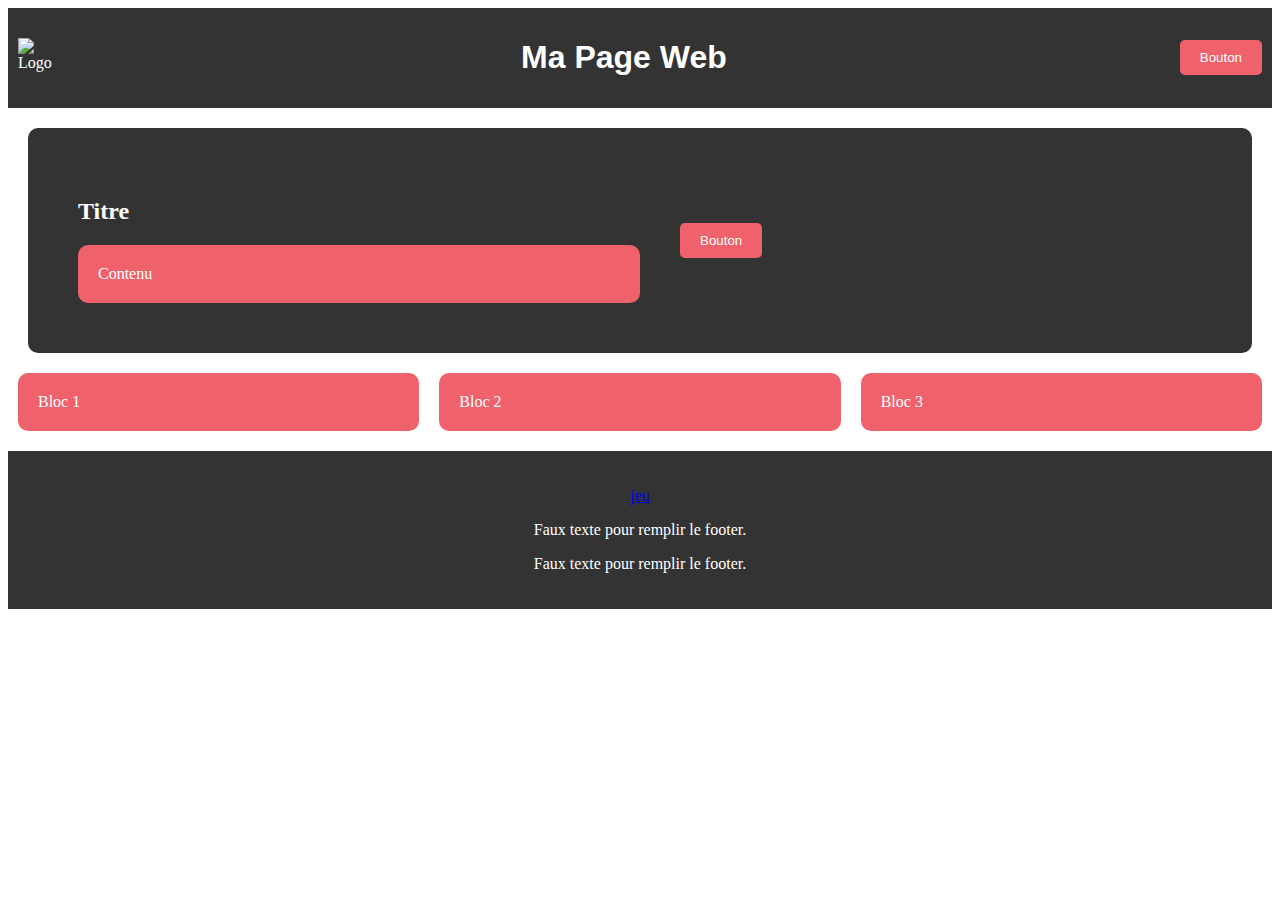
==== pg/home.html @ 2fcdbe6a "ok" ====
<!DOCTYPE html>
<html lang="en">
  <head>
    <meta charset="UTF-8" />
    <meta name="viewport" content="width=device-width, initial-scale=1.0" />
    <title>Document</title>
    <link type="text/css" rel="stylesheet" href="home.css" />
  </head>
  <body>
    <!-- Barre de navigation -->
    <div class="navbar">
      <img src="logo.png" alt="Logo" class="logo" />
      <h1 class="site-name">Ma Page Web</h1>
      <button class="button">Bouton</button>
    </div>

    <!-- Contenu principal -->
    <div class="content">
      <div class="left-box">
        <h2>Titre</h2>
        <div class="box">Contenu</div>
      </div>
      <div class="right-box">
        <button class="button">Bouton</button>
      </div>
    </div>

    <!-- Barre avec trois blocs space around -->
    <div class="bar-with-blocks">
      <div class="block box">Bloc 1</div>
      <div class="block box">Bloc 2</div>
      <div class="block box">Bloc 3</div>
    </div>

    <!-- Footer -->
    <footer class="footer">
      <div class="footer-content">
        <p><a href="../index.html">jeu</a></p>
        <p>Faux texte pour remplir le footer.</p>
        <p>Faux texte pour remplir le footer.</p>
      </div>
    </footer>
  </body>
</html>
---- pg/home.css ----
/* Style pour la barre de navigation */
.navbar {
    background-color: #333;
    color: #fff;
    padding: 10px;
    display: flex;
    align-items: center;
    justify-content: space-between;
}

/* Style pour le logo */
.logo {
    width: 40px;
    height: 40px;
    margin-right: 10px;
}

/* Style pour le nom du site */
.site-name {
    font-family: 'Roboto', sans-serif;
    font-weight: bold;
}

/* Style pour le bouton de navigation */
.button {
    background-color: #EF626C;
    color: #fff;
    border: none;
    border-radius: 5px;
    padding: 10px 20px;
    cursor: pointer;
}

/* Style pour le contenu principal */
.content {
    display: flex;
    justify-content: space-between;
    background-color: #333;
    padding: 10px;
    border-radius: 10px;
    margin: 20px;
    align-items: center;
}

/* Style pour les cadres gauche et droit */
.left-box {
    flex: 1;
    color: #fff;
    padding: 20px;
    border-radius: 10px;
    margin: 20px;
}

.box {
    background-color: #EF626C;
    border-radius: 10px;
    padding: 20px;
}


.right-box {
    flex: 1;
}


/* Style pour la barre avec trois blocs space around */
.bar-with-blocks {
    display: flex;
    justify-content: space-around;
    margin-top: 20px;
}

.block {
    color: #fff;
    padding: 20px;
    border-radius: 10px;
    flex: 1;
    margin: 0 10px;
}

/* Style pour le footer */
.footer {
    margin-top: 20px;
    display: flex;
    justify-content: space-around;
    background-color: #333;
    color: #fff;
    padding: 20px;
    text-align: center;
}

/* Style pour le contenu du footer */
.footer-content {
    max-width: 800px;
    margin: 0 auto;
}
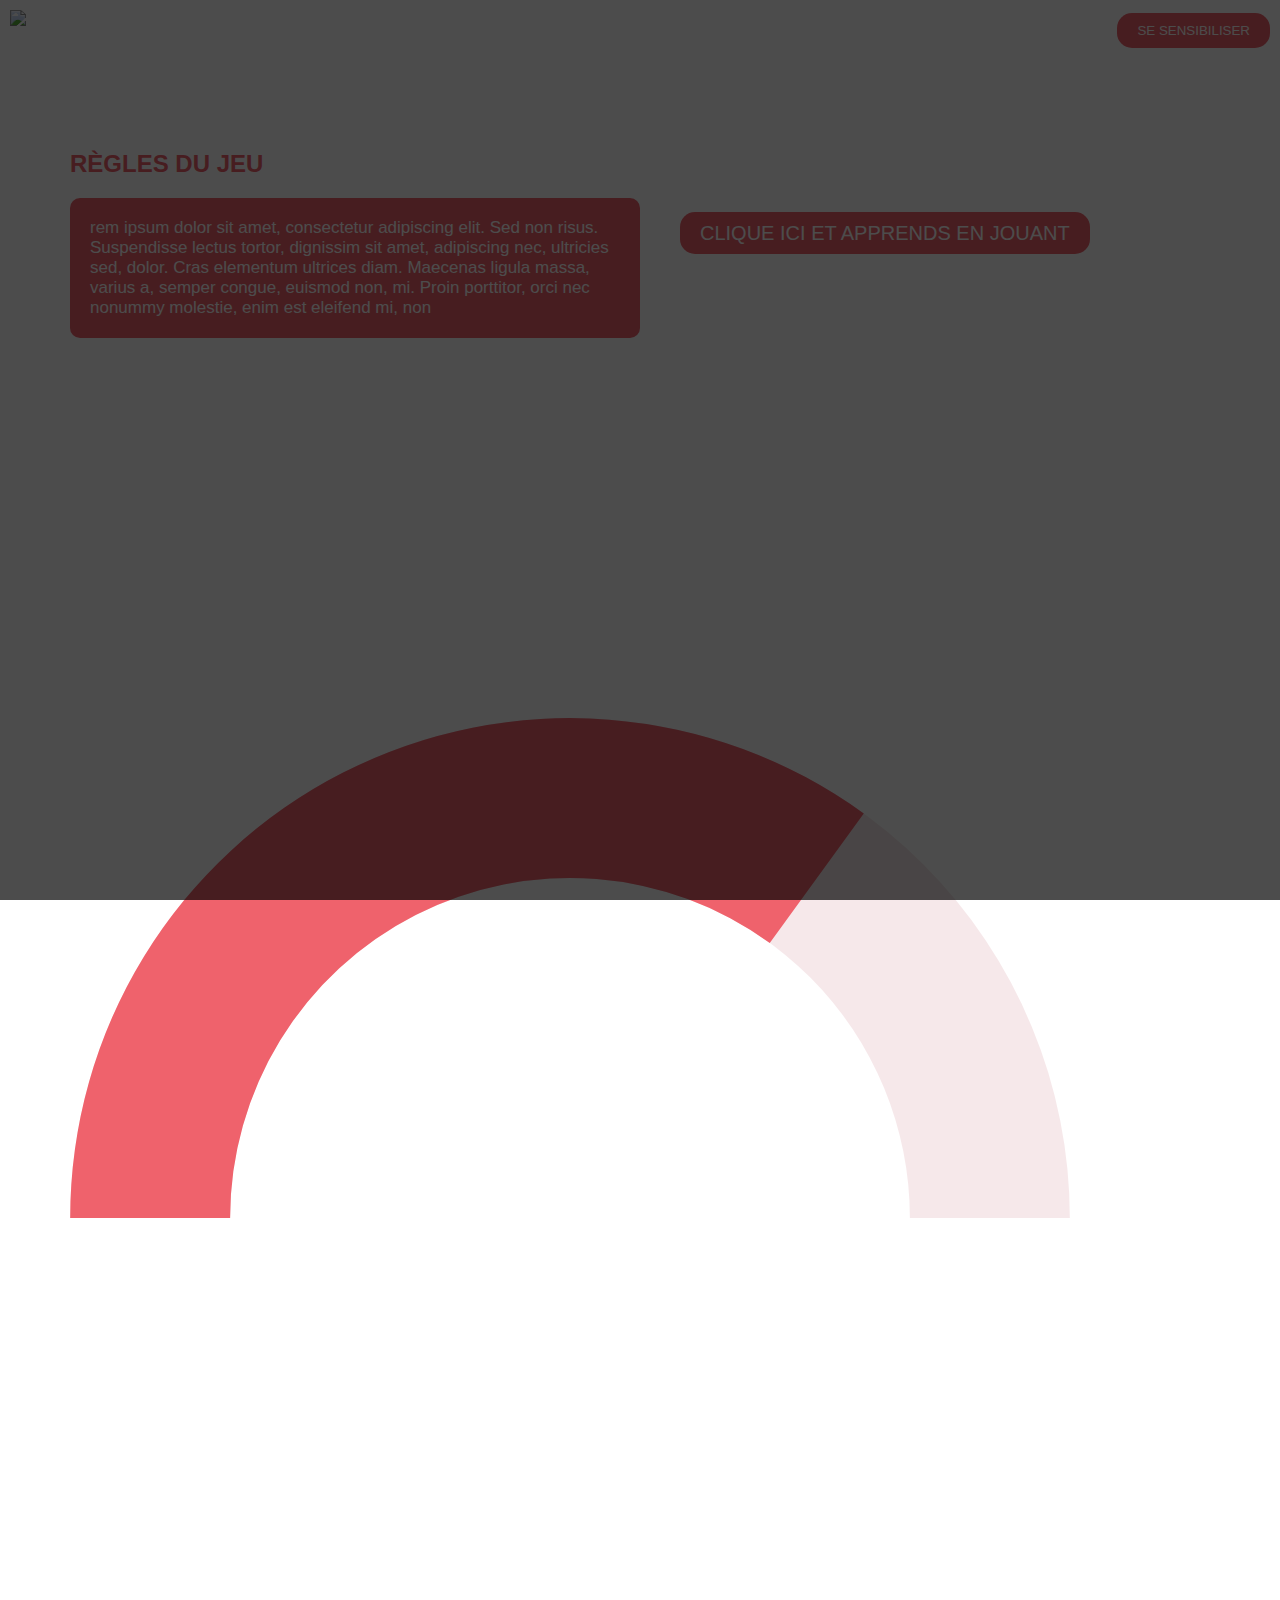
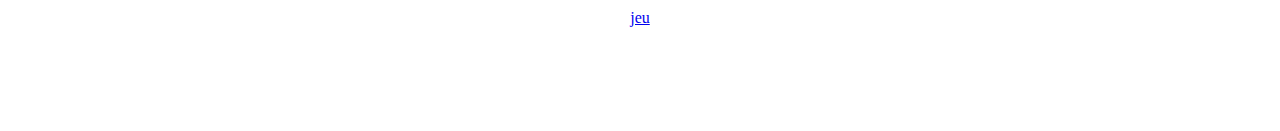
==== commit e99ef78f: "aaa" ====
--- a/pg/home.html
+++ b/pg/home.html
@@ -7,29 +7,30 @@
     <link type="text/css" rel="stylesheet" href="home.css" />
   </head>
   <body>
+    <div class="overlay"></div>
     <!-- Barre de navigation -->
     <div class="navbar">
       <img src="logo.png" alt="Logo" class="logo" />
-      <h1 class="site-name">Ma Page Web</h1>
-      <button class="button">Bouton</button>
+      <button class="button">SE SENSIBILISER</button>
     </div>
 
     <!-- Contenu principal -->
     <div class="content">
       <div class="left-box">
-        <h2>Titre</h2>
-        <div class="box">Contenu</div>
+        <h2>RÈGLES DU JEU</h2>
+        <div class="box">rem ipsum dolor sit amet, consectetur adipiscing elit. Sed non risus. Suspendisse lectus tortor, dignissim sit amet, adipiscing nec, ultricies sed, dolor. Cras elementum ultrices diam. Maecenas ligula massa, varius a, semper congue, euismod non, mi. Proin porttitor, orci nec nonummy molestie, enim est eleifend mi, non</div>
       </div>
-      <div class="right-box">
-        <button class="button">Bouton</button>
-      </div>
+      <div class="right-box jouer">
+        <a href="../index.html" class="button ">CLIQUE ICI ET APPRENDS EN JOUANT</a>
+    </div>
+    
     </div>
 
     <!-- Barre avec trois blocs space around -->
     <div class="bar-with-blocks">
-      <div class="block box">Bloc 1</div>
-      <div class="block box">Bloc 2</div>
-      <div class="block box">Bloc 3</div>
+      <div class="block box-2 "> <img src="img/image.png"> bloc 1</div>
+      <div class="block box-2">Bloc 2</div>
+      <div class="block box-2">Bloc 3</div>
     </div>
 
     <!-- Footer -->
--- a/pg/home.css
+++ b/pg/home.css
@@ -1,12 +1,31 @@
 /* Style pour la barre de navigation */
 .navbar {
-    background-color: #333;
     color: #fff;
     padding: 10px;
     display: flex;
     align-items: center;
     justify-content: space-between;
 }
+
+body {
+    background-image: url('https://cdn.discordapp.com/attachments/1160866284288872458/1161273315407691806/dreamstime_xxl_212493611-scaled.jpg?ex=6537b30d&is=65253e0d&hm=f8ffe7464ed73bb1555ea29974004452fe0900a1d1428481f5cedbdb322e44fe&');
+    background-size: cover; /* Ajuste la taille de l'image pour remplir tout l'écran */
+    background-repeat: no-repeat; /* Empêche la répétition de l'image */
+    background-attachment: fixed; /* Fixe l'image en arrière-plan (ne défiler pas avec la page) */
+    margin: 0;
+    padding: 0;
+}
+
+.overlay {
+    position: fixed;
+    top: 0;
+    left: 0;
+    width: 100%;
+    height: 100%;
+    background-color: rgba(0, 0, 0, 0.7);
+    z-index: 1; /* Assurez-vous que le filtre est en avant-plan */
+}
+
 
 /* Style pour le logo */
 .logo {
@@ -26,16 +45,16 @@
     background-color: #EF626C;
     color: #fff;
     border: none;
-    border-radius: 5px;
+    border-radius: 15px;
     padding: 10px 20px;
     cursor: pointer;
+    text-decoration: none;
 }
 
 /* Style pour le contenu principal */
 .content {
     display: flex;
     justify-content: space-between;
-    background-color: #333;
     padding: 10px;
     border-radius: 10px;
     margin: 20px;
@@ -49,12 +68,37 @@
     padding: 20px;
     border-radius: 10px;
     margin: 20px;
+    font-style: normal;
+    line-height: normal;
+    font-family: 'Roboto', sans-serif;
+    color:  #EF626C;
 }
 
+.jouer {
+    font-style: normal;
+    line-height: normal;
+    font-family: 'Roboto', sans-serif;
+    font-size: 20px;
+}
 .box {
     background-color: #EF626C;
     border-radius: 10px;
     padding: 20px;
+    color: #FFF;
+    font-size: 17px;
+    font-style: normal;
+    line-height: normal;
+    font-family: 'Roboto', sans-serif;
+}
+
+.box-2 {
+    border-radius: 10px;
+    padding: 20px;
+    color: #FFF;
+    font-size: 17px;
+    font-style: normal;
+    line-height: normal;
+    font-family: 'Roboto', sans-serif;
 }
 
 
@@ -83,7 +127,6 @@
     margin-top: 20px;
     display: flex;
     justify-content: space-around;
-    background-color: #333;
     color: #fff;
     padding: 20px;
     text-align: center;
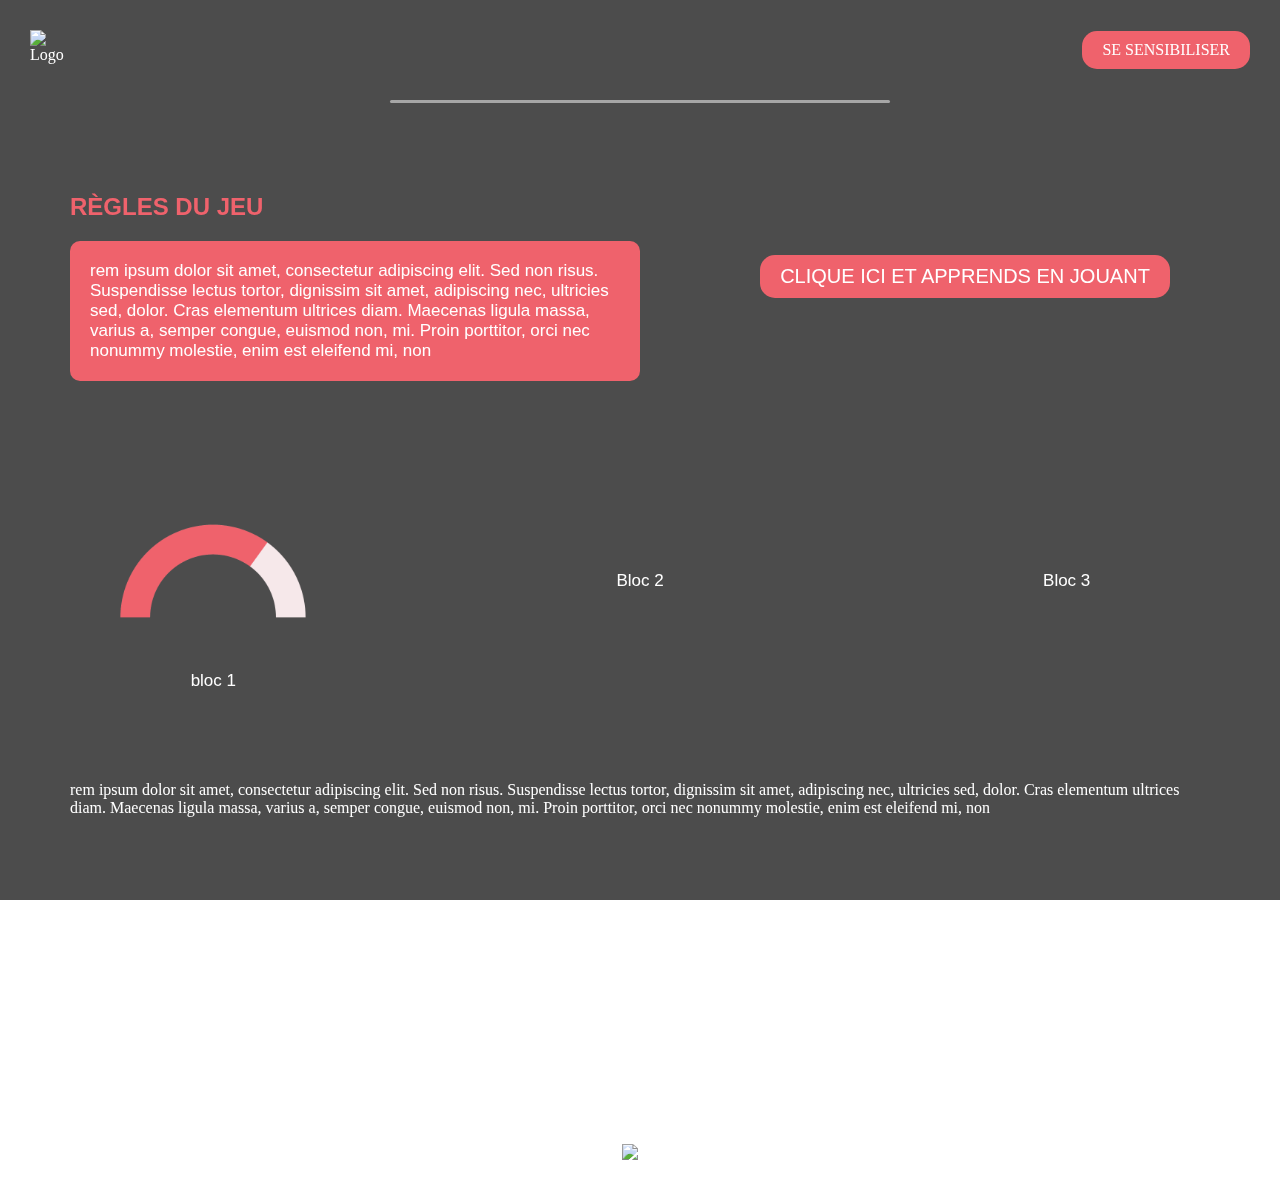
==== commit eccc7815: "mj" ====
--- a/pg/home.html
+++ b/pg/home.html
@@ -7,38 +7,63 @@
     <link type="text/css" rel="stylesheet" href="home.css" />
   </head>
   <body>
-    <div class="overlay"></div>
     <!-- Barre de navigation -->
     <div class="navbar">
       <img src="logo.png" alt="Logo" class="logo" />
-      <button class="button">SE SENSIBILISER</button>
+      <a class="button bg-pink" href="../index.html"> SE SENSIBILISER </a>
     </div>
+    <hr />
+    <div class="overlay"></div>
 
     <!-- Contenu principal -->
     <div class="content">
       <div class="left-box">
         <h2>RÈGLES DU JEU</h2>
-        <div class="box">rem ipsum dolor sit amet, consectetur adipiscing elit. Sed non risus. Suspendisse lectus tortor, dignissim sit amet, adipiscing nec, ultricies sed, dolor. Cras elementum ultrices diam. Maecenas ligula massa, varius a, semper congue, euismod non, mi. Proin porttitor, orci nec nonummy molestie, enim est eleifend mi, non</div>
+        <div class="bg-pink box">
+          rem ipsum dolor sit amet, consectetur adipiscing elit. Sed non risus.
+          Suspendisse lectus tortor, dignissim sit amet, adipiscing nec,
+          ultricies sed, dolor. Cras elementum ultrices diam. Maecenas ligula
+          massa, varius a, semper congue, euismod non, mi. Proin porttitor, orci
+          nec nonummy molestie, enim est eleifend mi, non
+        </div>
       </div>
       <div class="right-box jouer">
-        <a href="../index.html" class="button ">CLIQUE ICI ET APPRENDS EN JOUANT</a>
-    </div>
-    
+        <a href="../index.html" class="button bg-pink"
+          >CLIQUE ICI ET APPRENDS EN JOUANT</a
+        >
+      </div>
     </div>
 
     <!-- Barre avec trois blocs space around -->
     <div class="bar-with-blocks">
-      <div class="block box-2 "> <img src="img/image.png"> bloc 1</div>
-      <div class="block box-2">Bloc 2</div>
-      <div class="block box-2">Bloc 3</div>
+      <div class="block box"><img src="img/image.png" /> bloc 1</div>
+      <div class="block box">Bloc 2</div>
+      <div class="block box">Bloc 3</div>
     </div>
 
+    <div class="txt">
+      rem ipsum dolor sit amet, consectetur adipiscing elit. Sed non risus.
+      Suspendisse lectus tortor, dignissim sit amet, adipiscing nec, ultricies
+      sed, dolor. Cras elementum ultrices diam. Maecenas ligula massa, varius a,
+      semper congue, euismod non, mi. Proin porttitor, orci nec nonummy
+      molestie, enim est eleifend mi, non
+    </div>
+
+    <hr />
     <!-- Footer -->
     <footer class="footer">
       <div class="footer-content">
-        <p><a href="../index.html">jeu</a></p>
-        <p>Faux texte pour remplir le footer.</p>
-        <p>Faux texte pour remplir le footer.</p>
+        <div class="footer-section">
+          <a href="">Titre</a>
+          <a href="https://www.service-public.fr/cmi">Dénoncer une violence</a>
+        </div>
+        <div class="footer-section">
+          <img src="logo.png" alt="Logo" class="footer-logo" />
+        </div>
+        <div class="footer-section">
+          <a href="#" class="social-link">Twitter</a>
+          <a href="#" class="social-link">Instagram</a>
+        </div>
       </div>
     </footer>
   </body>
--- a/pg/home.css
+++ b/pg/home.css
@@ -5,13 +5,23 @@
     display: flex;
     align-items: center;
     justify-content: space-between;
+    padding: 30px;
+}
+
+hr {
+    background-color: #ffffff81;
+    height: 3px;
+    border-radius: 5px;
+    width: 500px;
+    border: none;
+    margin: auto;
 }
 
 body {
     background-image: url('https://cdn.discordapp.com/attachments/1160866284288872458/1161273315407691806/dreamstime_xxl_212493611-scaled.jpg?ex=6537b30d&is=65253e0d&hm=f8ffe7464ed73bb1555ea29974004452fe0900a1d1428481f5cedbdb322e44fe&');
-    background-size: cover; /* Ajuste la taille de l'image pour remplir tout l'écran */
-    background-repeat: no-repeat; /* Empêche la répétition de l'image */
-    background-attachment: fixed; /* Fixe l'image en arrière-plan (ne défiler pas avec la page) */
+    background-size: cover;
+    background-repeat: no-repeat;
+    background-attachment: fixed;
     margin: 0;
     padding: 0;
 }
@@ -23,9 +33,9 @@
     width: 100%;
     height: 100%;
     background-color: rgba(0, 0, 0, 0.7);
-    z-index: 1; /* Assurez-vous que le filtre est en avant-plan */
-}
-
+    z-index: -1;
+    /* Assurez-vous que le filtre est en avant-plan */
+}
 
 /* Style pour le logo */
 .logo {
@@ -42,7 +52,6 @@
 
 /* Style pour le bouton de navigation */
 .button {
-    background-color: #EF626C;
     color: #fff;
     border: none;
     border-radius: 15px;
@@ -71,7 +80,18 @@
     font-style: normal;
     line-height: normal;
     font-family: 'Roboto', sans-serif;
-    color:  #EF626C;
+    color: #EF626C;
+}
+
+.right-box {
+    flex: 1;
+    display: flex;
+    justify-content: center;
+    align-items: center;
+}
+
+.bg-pink {
+    background-color: #EF626C;
 }
 
 .jouer {
@@ -80,8 +100,8 @@
     font-family: 'Roboto', sans-serif;
     font-size: 20px;
 }
+
 .box {
-    background-color: #EF626C;
     border-radius: 10px;
     padding: 20px;
     color: #FFF;
@@ -89,6 +109,11 @@
     font-style: normal;
     line-height: normal;
     font-family: 'Roboto', sans-serif;
+    flex: 1;
+    display: flex;
+    justify-content: center;
+    flex-direction: column;
+    align-items: center;
 }
 
 .box-2 {
@@ -101,13 +126,7 @@
     font-family: 'Roboto', sans-serif;
 }
 
-
-.right-box {
-    flex: 1;
-}
-
-
-/* Style pour la barre avec trois blocs space around */
+/* Style pour la barre avec trois blocs */
 .bar-with-blocks {
     display: flex;
     justify-content: space-around;
@@ -122,18 +141,60 @@
     margin: 0 10px;
 }
 
+img {
+    width: 200px;
+    height: 200px;
+}
+
+.txt {
+    margin: 40px;
+    height: 250px;
+    color: white;
+    padding: 30px;
+}
+
 /* Style pour le footer */
 .footer {
-    margin-top: 20px;
+    flex-shrink: 0;
+    color: #fff;
+    padding: 10px;
+    text-align: center;
+    margin-top: auto;
+    position: relative;
+}
+
+.footer-content {
     display: flex;
     justify-content: space-around;
-    color: #fff;
-    padding: 20px;
+    align-items: center;
+    margin: 0 auto;
+    padding: 20px 0;
+    /* Ajoutez un espacement supérieur et inférieur pour l'esthétique */
+}
+
+.footer-section {
+    display: flex;
+    flex-direction: row;
+    align-items: center;
     text-align: center;
-}
-
-/* Style pour le contenu du footer */
-.footer-content {
-    max-width: 800px;
-    margin: 0 auto;
+    font-size: 15px;
+}
+
+
+.footer-section a {
+    color: #fff;
+    text-decoration: none;
+    display: block;
+    margin: 10px;
+}
+
+.footer-logo {
+    width: 100px;
+    height: auto;
+}
+
+.social-link {
+    color: #fff;
+    text-decoration: none;
+    margin: 5px;
 }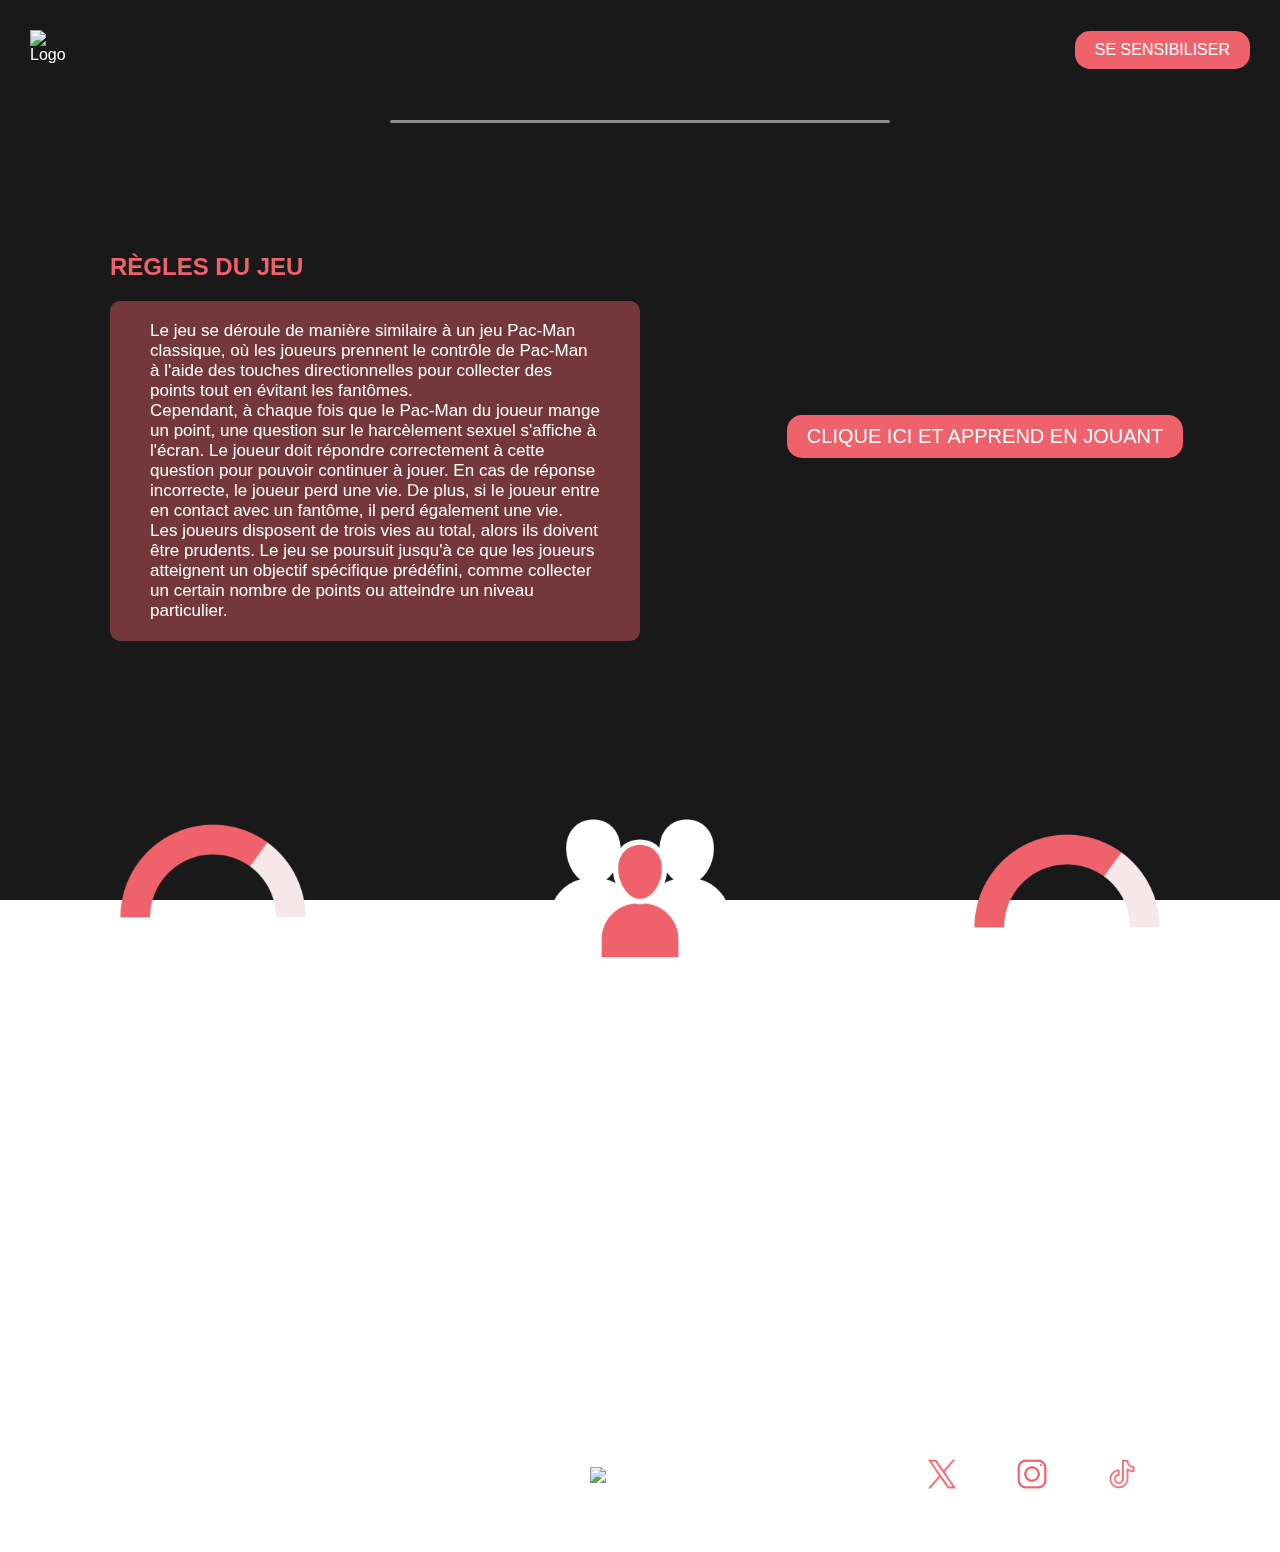
==== commit 12afbee3: "tiens" ====
--- a/pg/home.html
+++ b/pg/home.html
@@ -19,34 +19,63 @@
     <div class="content">
       <div class="left-box">
         <h2>RÈGLES DU JEU</h2>
-        <div class="bg-pink box">
-          rem ipsum dolor sit amet, consectetur adipiscing elit. Sed non risus.
-          Suspendisse lectus tortor, dignissim sit amet, adipiscing nec,
-          ultricies sed, dolor. Cras elementum ultrices diam. Maecenas ligula
-          massa, varius a, semper congue, euismod non, mi. Proin porttitor, orci
-          nec nonummy molestie, enim est eleifend mi, non
+        <div class="bg-pink-t box">
+          Le jeu se déroule de manière similaire à un jeu Pac-Man classique, où
+          les joueurs prennent le contrôle de Pac-Man à l'aide des touches
+          directionnelles pour collecter des points tout en évitant les
+          fantômes.<br />
+          Cependant, à chaque fois que le Pac-Man du joueur mange un point, une
+          question sur le harcèlement sexuel s'affiche à l'écran. Le joueur doit
+          répondre correctement à cette question pour pouvoir continuer à jouer.
+          En cas de réponse incorrecte, le joueur perd une vie. De plus, si le
+          joueur entre en contact avec un fantôme, il perd également une vie.
+          <br />Les joueurs disposent de trois vies au total, alors ils doivent
+          être prudents. Le jeu se poursuit jusqu'à ce que les joueurs
+          atteignent un objectif spécifique prédéfini, comme collecter un
+          certain nombre de points ou atteindre un niveau particulier.
         </div>
       </div>
       <div class="right-box jouer">
         <a href="../index.html" class="button bg-pink"
-          >CLIQUE ICI ET APPRENDS EN JOUANT</a
+          >CLIQUE ICI ET APPREND EN JOUANT</a
         >
       </div>
     </div>
 
     <!-- Barre avec trois blocs space around -->
     <div class="bar-with-blocks">
-      <div class="block box"><img src="img/image.png" /> bloc 1</div>
-      <div class="block box">Bloc 2</div>
-      <div class="block box">Bloc 3</div>
+      <div class="block box">
+        <img src="img/image.png" />
+        <p class="bold">
+          Des victimes signalent avoir subit des plaisanteries indécentes à
+          caractère sexuel ou des remarques offensantes sur le physique
+        </p>
+      </div>
+      <div class="block box">
+        <img src="img/image2.png" />
+        <p class="bold">1 personne sur 3</p>
+        a déjà été victime de harcèlement sexuel
+      </div>
+      <div class="block box">
+        <img src="img/image.png" />
+        <p class="bold">Seulement 4%</p>
+        des femmes victimes osent porter plainte, et 1% du côté des hommes
+      </div>
     </div>
+    <hr />
 
     <div class="txt">
-      rem ipsum dolor sit amet, consectetur adipiscing elit. Sed non risus.
-      Suspendisse lectus tortor, dignissim sit amet, adipiscing nec, ultricies
-      sed, dolor. Cras elementum ultrices diam. Maecenas ligula massa, varius a,
-      semper congue, euismod non, mi. Proin porttitor, orci nec nonummy
-      molestie, enim est eleifend mi, non
+      Découvrez “nom”, notre système qui permet de s’instruire sur le
+      harcélement sexuel au travail de manière vidéoludique. Notre mission est
+      claire : mettre fin au harcèlement sexuel au travail et créer des
+      environnements professionnels respectueux pour tous. <br />
+      Le harcèlement sexuel est un problème répandu et insidieux qui touche des
+      individus de toutes origines, genres et professions. Il peut causer des
+      dommages psychologiques et affecter gravement la vie professionnelle et
+      personnelle de ses victimes. <br />
+      L'éducation et la sensibilisation sont les premiers pas vers le
+      changement. Ensemble, nous pouvons faire en sorte que chaque individu se
+      sente en sécurité, respecté et libre de s'épanouir au travail.
     </div>
 
     <hr />
@@ -54,15 +83,22 @@
     <footer class="footer">
       <div class="footer-content">
         <div class="footer-section">
-          <a href="">Titre</a>
+          <a href="">Pac-touche</a>
           <a href="https://www.service-public.fr/cmi">Dénoncer une violence</a>
         </div>
         <div class="footer-section">
           <img src="logo.png" alt="Logo" class="footer-logo" />
         </div>
         <div class="footer-section">
-          <a href="#" class="social-link">Twitter</a>
-          <a href="#" class="social-link">Instagram</a>
+          <a href="#" class="social-link"
+            ><img src="img/X.png" class="icon"
+          /></a>
+          <a href="#" class="social-link"
+            ><img src="img/insta.png" class="icon"
+          /></a>
+          <a href="#" class="social-link"
+            ><img src="img/tiktok.png" class="icon"
+          /></a>
         </div>
       </div>
     </footer>
--- a/pg/home.css
+++ b/pg/home.css
@@ -1,3 +1,8 @@
+* {
+    font-family: 'Roboto', sans-serif;
+
+}
+
 /* Style pour la barre de navigation */
 .navbar {
     color: #fff;
@@ -15,6 +20,8 @@
     width: 500px;
     border: none;
     margin: auto;
+    margin-top: 20px;
+    margin-bottom: 20px;
 }
 
 body {
@@ -32,9 +39,15 @@
     left: 0;
     width: 100%;
     height: 100%;
-    background-color: rgba(0, 0, 0, 0.7);
+    background-color: rgba(0, 0, 0, 0.900);
     z-index: -1;
     /* Assurez-vous que le filtre est en avant-plan */
+}
+
+.bold {
+    text-align: center;
+    font-weight: bold;
+    letter-spacing: 1px;
 }
 
 /* Style pour le logo */
@@ -45,10 +58,7 @@
 }
 
 /* Style pour le nom du site */
-.site-name {
-    font-family: 'Roboto', sans-serif;
-    font-weight: bold;
-}
+.site-name {}
 
 /* Style pour le bouton de navigation */
 .button {
@@ -58,6 +68,7 @@
     padding: 10px 20px;
     cursor: pointer;
     text-decoration: none;
+
 }
 
 /* Style pour le contenu principal */
@@ -74,13 +85,21 @@
 .left-box {
     flex: 1;
     color: #fff;
-    padding: 20px;
-    border-radius: 10px;
-    margin: 20px;
+    padding: 40px;
+    border-radius: 10px;
+    margin: 40px;
     font-style: normal;
     line-height: normal;
     font-family: 'Roboto', sans-serif;
     color: #EF626C;
+    height: auto;
+}
+
+.left-box div {
+    padding-left: 40px;
+    padding-right: 40px;
+    overflow: scroll;
+    min-height: 200px;
 }
 
 .right-box {
@@ -92,6 +111,10 @@
 
 .bg-pink {
     background-color: #EF626C;
+}
+
+.bg-pink-t {
+    background-color: #ef626b6d;
 }
 
 .jouer {
@@ -148,9 +171,16 @@
 
 .txt {
     margin: 40px;
-    height: 250px;
+    height: auto;
+    padding-left: 150px;
+    padding-right: 150px;
     color: white;
-    padding: 30px;
+    text-align: justify;
+    font-size: large;
+}
+
+br {
+    margin-bottom: 20px;
 }
 
 /* Style pour le footer */
@@ -197,4 +227,17 @@
     color: #fff;
     text-decoration: none;
     margin: 5px;
+}
+
+.icon {
+    margin: 10px;
+    padding: 10px;
+    width: 30px;
+    height: auto;
+}
+
+.icon:hover {
+    background-color: rgba(0, 0, 0, 0.145);
+    filter: brightness(0) invert(1);
+    border-radius: 20%;
 }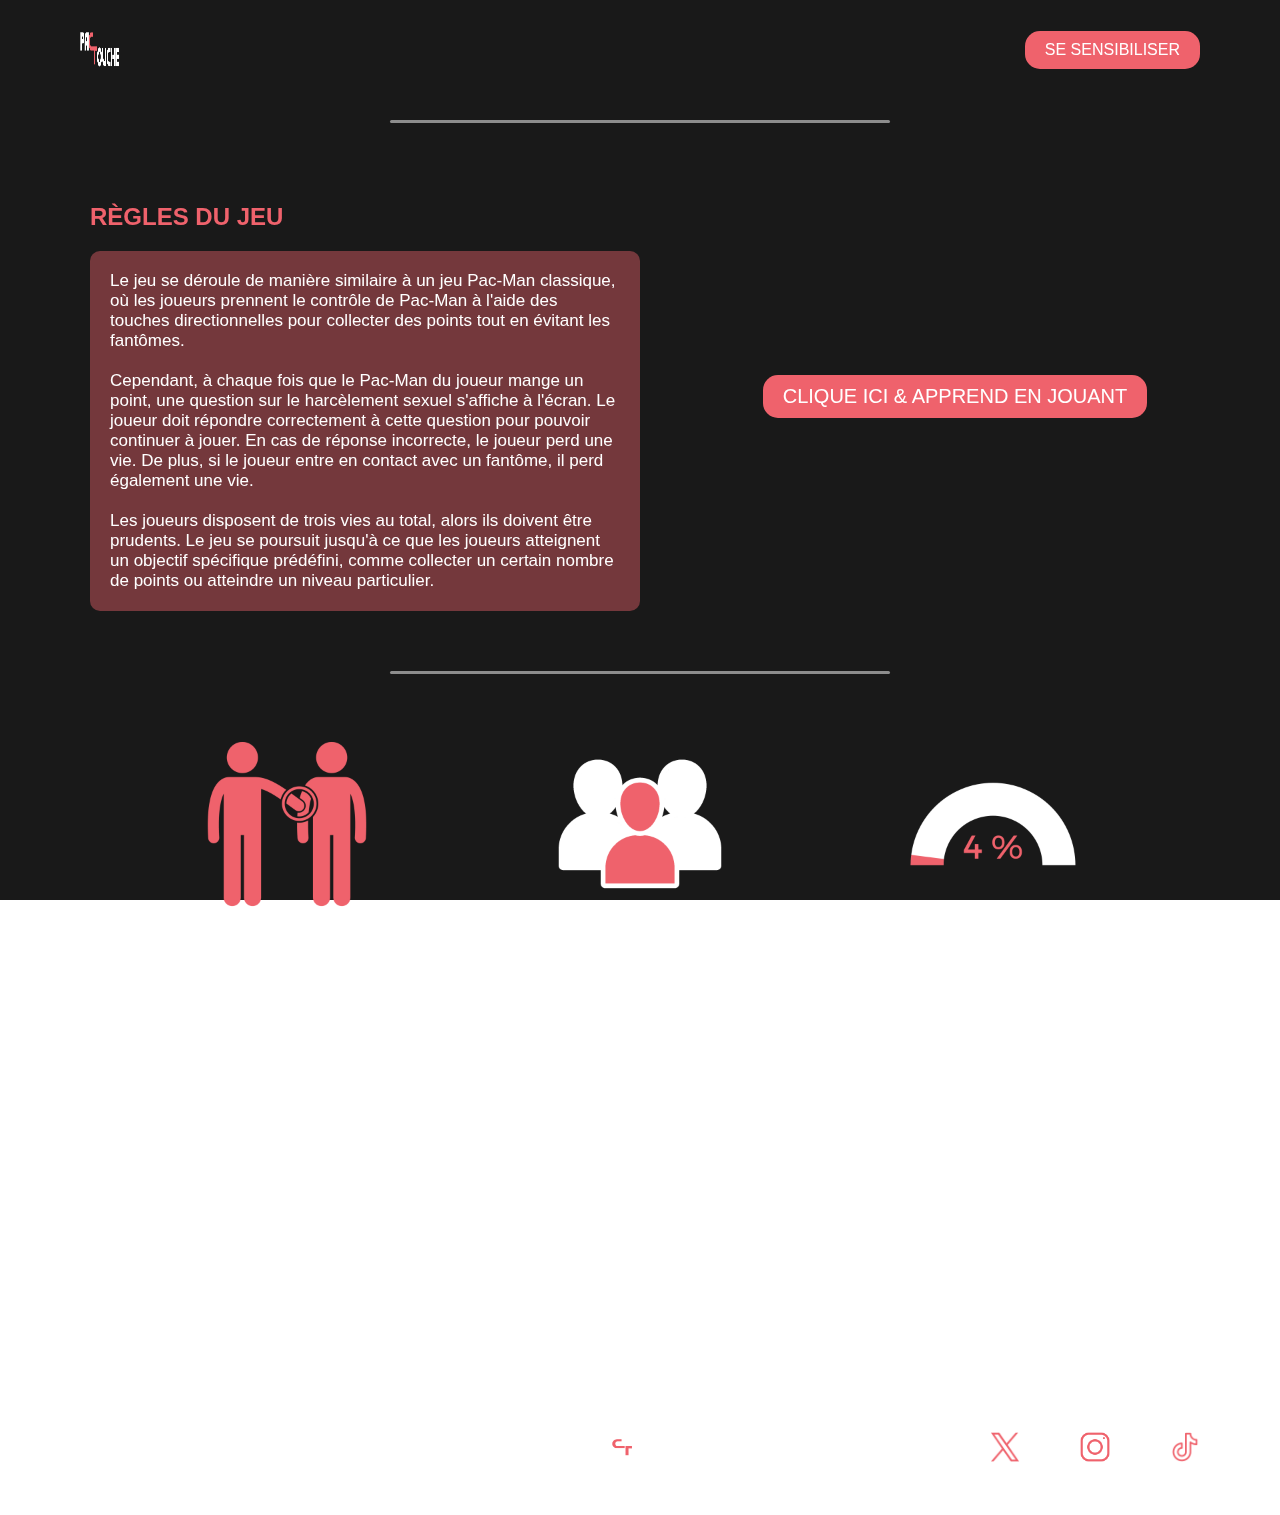
==== commit 5293164e: "wip" ====
--- a/pg/home.html
+++ b/pg/home.html
@@ -9,7 +9,7 @@
   <body>
     <!-- Barre de navigation -->
     <div class="navbar">
-      <img src="logo.png" alt="Logo" class="logo" />
+      <img src="img/logo.png" alt="Logo" class="logo" />
       <a class="button bg-pink" href="../index.html"> SE SENSIBILISER </a>
     </div>
     <hr />
@@ -19,66 +19,80 @@
     <div class="content">
       <div class="left-box">
         <h2>RÈGLES DU JEU</h2>
-        <div class="bg-pink-t box">
-          Le jeu se déroule de manière similaire à un jeu Pac-Man classique, où
+        <div class="bg-pink-t box padding">
+         <div>Le jeu se déroule de manière similaire à un jeu Pac-Man classique, où
           les joueurs prennent le contrôle de Pac-Man à l'aide des touches
           directionnelles pour collecter des points tout en évitant les
-          fantômes.<br />
-          Cependant, à chaque fois que le Pac-Man du joueur mange un point, une
+          fantômes.</div>
+          <br>
+          <div>Cependant, à chaque fois que le Pac-Man du joueur mange un point, une
           question sur le harcèlement sexuel s'affiche à l'écran. Le joueur doit
           répondre correctement à cette question pour pouvoir continuer à jouer.
           En cas de réponse incorrecte, le joueur perd une vie. De plus, si le
-          joueur entre en contact avec un fantôme, il perd également une vie.
-          <br />Les joueurs disposent de trois vies au total, alors ils doivent
+          joueur entre en contact avec un fantôme, il perd également une vie.</div>
+          <br />
+          <div>Les joueurs disposent de trois vies au total, alors ils doivent
           être prudents. Le jeu se poursuit jusqu'à ce que les joueurs
           atteignent un objectif spécifique prédéfini, comme collecter un
-          certain nombre de points ou atteindre un niveau particulier.
+          certain nombre de points ou atteindre un niveau particulier.</div>
         </div>
       </div>
       <div class="right-box jouer">
-        <a href="../index.html" class="button bg-pink"
-          >CLIQUE ICI ET APPREND EN JOUANT</a
+        <a href="../index.html" class="button bg-pink oooohh"
+          >CLIQUE ICI & APPREND EN JOUANT</a
         >
       </div>
     </div>
+    <hr />
 
     <!-- Barre avec trois blocs space around -->
     <div class="bar-with-blocks">
       <div class="block box">
         <img src="img/image.png" />
         <p class="bold">
-          Des victimes signalent avoir subit des plaisanteries indécentes à
-          caractère sexuel ou des remarques offensantes sur le physique
+          62% des victimes 
         </p>
+        <div class="center">
+          signalent avoir subit des remarques offensantes sur le physique
+        </div>
       </div>
       <div class="block box">
         <img src="img/image2.png" />
         <p class="bold">1 personne sur 3</p>
-        a déjà été victime de harcèlement sexuel
+        <div class="center">
+          a déjà été victime de harcèlement sexuel (hommes & femmes)
+        </div>
       </div>
       <div class="block box">
-        <img src="img/image.png" />
+        <img src="img/image3.png" />
         <p class="bold">Seulement 4%</p>
-        des femmes victimes osent porter plainte, et 1% du côté des hommes
+        <div class="center">
+          des femmes victimes osent porter plainte, et 
+          <span class="bold">
+          1%
+        </span>
+           du côté des hommes
+        </div>
       </div>
     </div>
-    <hr />
+    <hr/>
 
     <div class="txt">
-      Découvrez “nom”, notre système qui permet de s’instruire sur le
+      <div>Découvrez Pac-Touche, notre système qui permet de s’instruire sur le
       harcélement sexuel au travail de manière vidéoludique. Notre mission est
       claire : mettre fin au harcèlement sexuel au travail et créer des
-      environnements professionnels respectueux pour tous. <br />
-      Le harcèlement sexuel est un problème répandu et insidieux qui touche des
+      environnements professionnels respectueux pour tous.</div> <br />
+      <div>Le harcèlement sexuel est un problème répandu et insidieux qui touche des
       individus de toutes origines, genres et professions. Il peut causer des
       dommages psychologiques et affecter gravement la vie professionnelle et
-      personnelle de ses victimes. <br />
-      L'éducation et la sensibilisation sont les premiers pas vers le
+      personnelle de ses victimes.</div> <br />
+      <div>L'éducation et la sensibilisation sont les premiers pas vers le
       changement. Ensemble, nous pouvons faire en sorte que chaque individu se
-      sente en sécurité, respecté et libre de s'épanouir au travail.
+      sente en sécurité, respecté et libre de s'épanouir au travail.</div>
     </div>
 
     <hr />
+  </body>
     <!-- Footer -->
     <footer class="footer">
       <div class="footer-content">
@@ -87,7 +101,7 @@
           <a href="https://www.service-public.fr/cmi">Dénoncer une violence</a>
         </div>
         <div class="footer-section">
-          <img src="logo.png" alt="Logo" class="footer-logo" />
+          <img src="img/logo.png" alt="Logo" class="footer-logo" />
         </div>
         <div class="footer-section">
           <a href="#" class="social-link"
@@ -102,5 +116,4 @@
         </div>
       </div>
     </footer>
-  </body>
 </html>
--- a/pg/home.css
+++ b/pg/home.css
@@ -1,6 +1,6 @@
 * {
     font-family: 'Roboto', sans-serif;
-
+    
 }
 
 /* Style pour la barre de navigation */
@@ -31,6 +31,8 @@
     background-attachment: fixed;
     margin: 0;
     padding: 0;
+    padding-left: 50px;
+    padding-right: 50px;
 }
 
 .overlay {
@@ -57,9 +59,6 @@
     margin-right: 10px;
 }
 
-/* Style pour le nom du site */
-.site-name {}
-
 /* Style pour le bouton de navigation */
 .button {
     color: #fff;
@@ -75,9 +74,7 @@
 .content {
     display: flex;
     justify-content: space-between;
-    padding: 10px;
-    border-radius: 10px;
-    margin: 20px;
+    border-radius: 10px;
     align-items: center;
 }
 
@@ -85,7 +82,6 @@
 .left-box {
     flex: 1;
     color: #fff;
-    padding: 40px;
     border-radius: 10px;
     margin: 40px;
     font-style: normal;
@@ -93,13 +89,6 @@
     font-family: 'Roboto', sans-serif;
     color: #EF626C;
     height: auto;
-}
-
-.left-box div {
-    padding-left: 40px;
-    padding-right: 40px;
-    overflow: scroll;
-    min-height: 200px;
 }
 
 .right-box {
@@ -124,7 +113,32 @@
     font-size: 20px;
 }
 
+.oooohh{
+    margin: 20px;
+}
+
+.center, a{
+text-align: center;
+}
+
+.padding{
+    padding: 20px;
+}
 .box {
+    border-radius: 10px;
+    color: #FFF;
+    font-size: 17px;
+    font-style: normal;
+    line-height: normal;
+    font-family: 'Roboto', sans-serif;
+    flex: 1;
+    display: flex;
+    justify-content: center;
+    flex-direction: column;
+    align-items: center;
+}
+
+.box-2 {
     border-radius: 10px;
     padding: 20px;
     color: #FFF;
@@ -132,21 +146,6 @@
     font-style: normal;
     line-height: normal;
     font-family: 'Roboto', sans-serif;
-    flex: 1;
-    display: flex;
-    justify-content: center;
-    flex-direction: column;
-    align-items: center;
-}
-
-.box-2 {
-    border-radius: 10px;
-    padding: 20px;
-    color: #FFF;
-    font-size: 17px;
-    font-style: normal;
-    line-height: normal;
-    font-family: 'Roboto', sans-serif;
 }
 
 /* Style pour la barre avec trois blocs */
@@ -154,26 +153,25 @@
     display: flex;
     justify-content: space-around;
     margin-top: 20px;
+    margin: 60px;
 }
 
 .block {
     color: #fff;
-    padding: 20px;
-    border-radius: 10px;
-    flex: 1;
-    margin: 0 10px;
-}
+    border-radius: 10px;
+    flex: 1;
+}
+
+
 
 img {
-    width: 200px;
-    height: 200px;
+    width: 180px;
+    height: 180px;
 }
 
 .txt {
-    margin: 40px;
-    height: auto;
-    padding-left: 150px;
-    padding-right: 150px;
+    margin: 60px;
+    height: auto;
     color: white;
     text-align: justify;
     font-size: large;
@@ -187,7 +185,6 @@
 .footer {
     flex-shrink: 0;
     color: #fff;
-    padding: 10px;
     text-align: center;
     margin-top: auto;
     position: relative;
@@ -195,7 +192,7 @@
 
 .footer-content {
     display: flex;
-    justify-content: space-around;
+    justify-content: space-between;
     align-items: center;
     margin: 0 auto;
     padding: 20px 0;
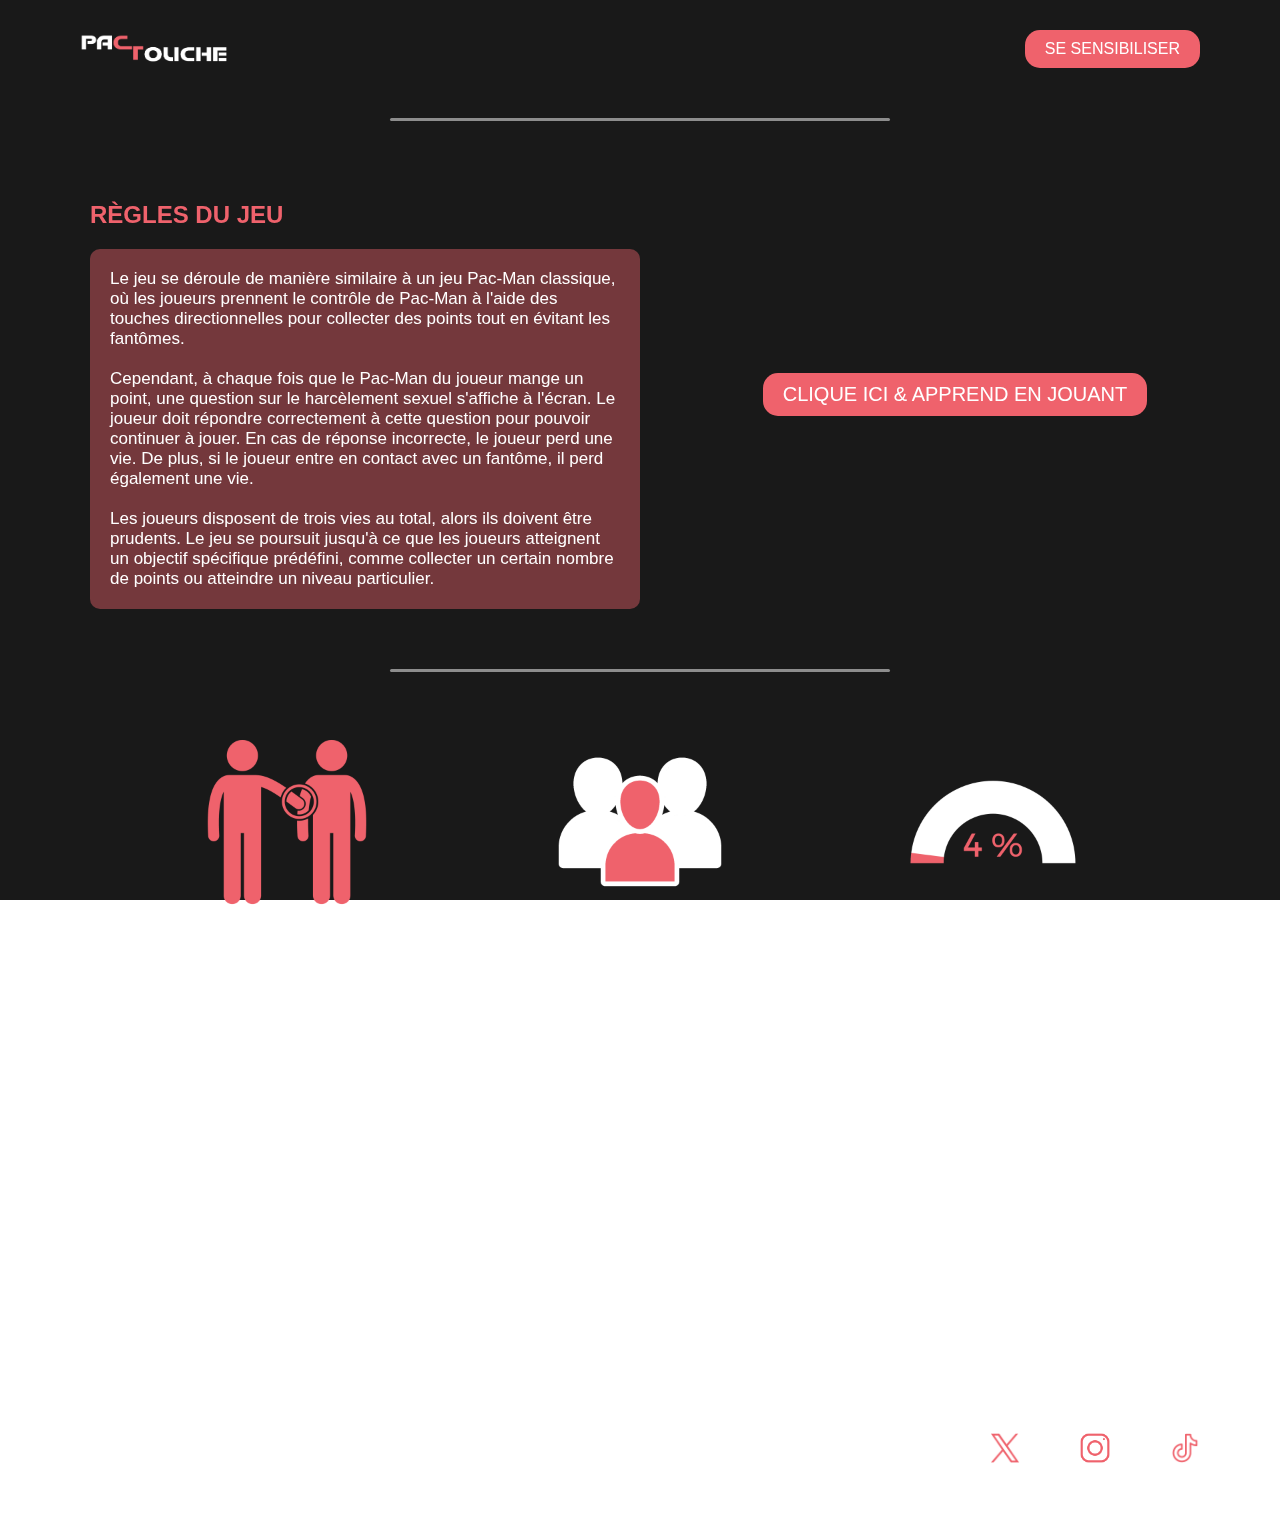
==== commit 572a7439: "on est la" ====
--- a/pg/home.html
+++ b/pg/home.html
@@ -20,21 +20,28 @@
       <div class="left-box">
         <h2>RÈGLES DU JEU</h2>
         <div class="bg-pink-t box padding">
-         <div>Le jeu se déroule de manière similaire à un jeu Pac-Man classique, où
-          les joueurs prennent le contrôle de Pac-Man à l'aide des touches
-          directionnelles pour collecter des points tout en évitant les
-          fantômes.</div>
-          <br>
-          <div>Cependant, à chaque fois que le Pac-Man du joueur mange un point, une
-          question sur le harcèlement sexuel s'affiche à l'écran. Le joueur doit
-          répondre correctement à cette question pour pouvoir continuer à jouer.
-          En cas de réponse incorrecte, le joueur perd une vie. De plus, si le
-          joueur entre en contact avec un fantôme, il perd également une vie.</div>
+          <div>
+            Le jeu se déroule de manière similaire à un jeu Pac-Man classique,
+            où les joueurs prennent le contrôle de Pac-Man à l'aide des touches
+            directionnelles pour collecter des points tout en évitant les
+            fantômes.
+          </div>
           <br />
-          <div>Les joueurs disposent de trois vies au total, alors ils doivent
-          être prudents. Le jeu se poursuit jusqu'à ce que les joueurs
-          atteignent un objectif spécifique prédéfini, comme collecter un
-          certain nombre de points ou atteindre un niveau particulier.</div>
+          <div>
+            Cependant, à chaque fois que le Pac-Man du joueur mange un point,
+            une question sur le harcèlement sexuel s'affiche à l'écran. Le
+            joueur doit répondre correctement à cette question pour pouvoir
+            continuer à jouer. En cas de réponse incorrecte, le joueur perd une
+            vie. De plus, si le joueur entre en contact avec un fantôme, il perd
+            également une vie.
+          </div>
+          <br />
+          <div>
+            Les joueurs disposent de trois vies au total, alors ils doivent être
+            prudents. Le jeu se poursuit jusqu'à ce que les joueurs atteignent
+            un objectif spécifique prédéfini, comme collecter un certain nombre
+            de points ou atteindre un niveau particulier.
+          </div>
         </div>
       </div>
       <div class="right-box jouer">
@@ -49,9 +56,7 @@
     <div class="bar-with-blocks">
       <div class="block box">
         <img src="img/image.png" />
-        <p class="bold">
-          62% des victimes 
-        </p>
+        <p class="bold">62% des victimes</p>
         <div class="center">
           signalent avoir subit des remarques offensantes sur le physique
         </div>
@@ -67,53 +72,57 @@
         <img src="img/image3.png" />
         <p class="bold">Seulement 4%</p>
         <div class="center">
-          des femmes victimes osent porter plainte, et 
-          <span class="bold">
-          1%
-        </span>
-           du côté des hommes
+          des femmes victimes osent porter plainte, et
+          <span class="bold"> 1% </span>
+          du côté des hommes
         </div>
       </div>
     </div>
-    <hr/>
+    <hr />
 
     <div class="txt">
-      <div>Découvrez Pac-Touche, notre système qui permet de s’instruire sur le
-      harcélement sexuel au travail de manière vidéoludique. Notre mission est
-      claire : mettre fin au harcèlement sexuel au travail et créer des
-      environnements professionnels respectueux pour tous.</div> <br />
-      <div>Le harcèlement sexuel est un problème répandu et insidieux qui touche des
-      individus de toutes origines, genres et professions. Il peut causer des
-      dommages psychologiques et affecter gravement la vie professionnelle et
-      personnelle de ses victimes.</div> <br />
-      <div>L'éducation et la sensibilisation sont les premiers pas vers le
-      changement. Ensemble, nous pouvons faire en sorte que chaque individu se
-      sente en sécurité, respecté et libre de s'épanouir au travail.</div>
+      <div>
+        Découvrez Pac-Touche, notre système qui permet de s’instruire sur le
+        harcélement sexuel au travail de manière vidéoludique. Notre mission est
+        claire : mettre fin au harcèlement sexuel au travail et créer des
+        environnements professionnels respectueux pour tous.
+      </div>
+      <br />
+      <div>
+        Le harcèlement sexuel est un problème répandu et insidieux qui touche
+        des individus de toutes origines, genres et professions. Il peut causer
+        des dommages psychologiques et affecter gravement la vie professionnelle
+        et personnelle de ses victimes.
+      </div>
+      <br />
+      <div>
+        L'éducation et la sensibilisation sont les premiers pas vers le
+        changement. Ensemble, nous pouvons faire en sorte que chaque individu se
+        sente en sécurité, respecté et libre de s'épanouir au travail.
+      </div>
     </div>
 
     <hr />
   </body>
-    <!-- Footer -->
-    <footer class="footer">
-      <div class="footer-content">
-        <div class="footer-section">
-          <a href="">Pac-touche</a>
-          <a href="https://www.service-public.fr/cmi">Dénoncer une violence</a>
-        </div>
-        <div class="footer-section">
-          <img src="img/logo.png" alt="Logo" class="footer-logo" />
-        </div>
-        <div class="footer-section">
-          <a href="#" class="social-link"
-            ><img src="img/X.png" class="icon"
-          /></a>
-          <a href="#" class="social-link"
-            ><img src="img/insta.png" class="icon"
-          /></a>
-          <a href="#" class="social-link"
-            ><img src="img/tiktok.png" class="icon"
-          /></a>
-        </div>
+  <!-- Footer -->
+  <footer class="footer">
+    <div class="footer-content">
+      <div class="footer-section">
+        <a href="">Pac-touche</a>
+        <a href="https://www.service-public.fr/cmi">Dénoncer une violence</a>
       </div>
-    </footer>
+      <div class="footer-section">
+        <img src="img/mini-logo.png" alt="Logo" class="footer-logo" />
+      </div>
+      <div class="footer-section">
+        <a href="#" class="social-link"><img src="img/X.png" class="icon" /></a>
+        <a href="#" class="social-link"
+          ><img src="img/insta.png" class="icon"
+        /></a>
+        <a href="#" class="social-link"
+          ><img src="img/tiktok.png" class="icon"
+        /></a>
+      </div>
+    </div>
+  </footer>
 </html>
--- a/pg/home.css
+++ b/pg/home.css
@@ -1,6 +1,6 @@
 * {
     font-family: 'Roboto', sans-serif;
-    
+
 }
 
 /* Style pour la barre de navigation */
@@ -54,8 +54,8 @@
 
 /* Style pour le logo */
 .logo {
-    width: 40px;
-    height: 40px;
+    width: 150px;
+    height: auto;
     margin-right: 10px;
 }
 
@@ -113,17 +113,18 @@
     font-size: 20px;
 }
 
-.oooohh{
+.oooohh {
     margin: 20px;
 }
 
-.center, a{
-text-align: center;
-}
-
-.padding{
+.center, a {
+    text-align: center;
+}
+
+.padding {
     padding: 20px;
 }
+
 .box {
     border-radius: 10px;
     color: #FFF;
@@ -196,7 +197,6 @@
     align-items: center;
     margin: 0 auto;
     padding: 20px 0;
-    /* Ajoutez un espacement supérieur et inférieur pour l'esthétique */
 }
 
 .footer-section {
@@ -237,4 +237,9 @@
     background-color: rgba(0, 0, 0, 0.145);
     filter: brightness(0) invert(1);
     border-radius: 20%;
+}
+
+.oooohh:hover {
+    background-color: rgba(0, 0, 0, 0.145);
+    border: solid 1px white;
 }